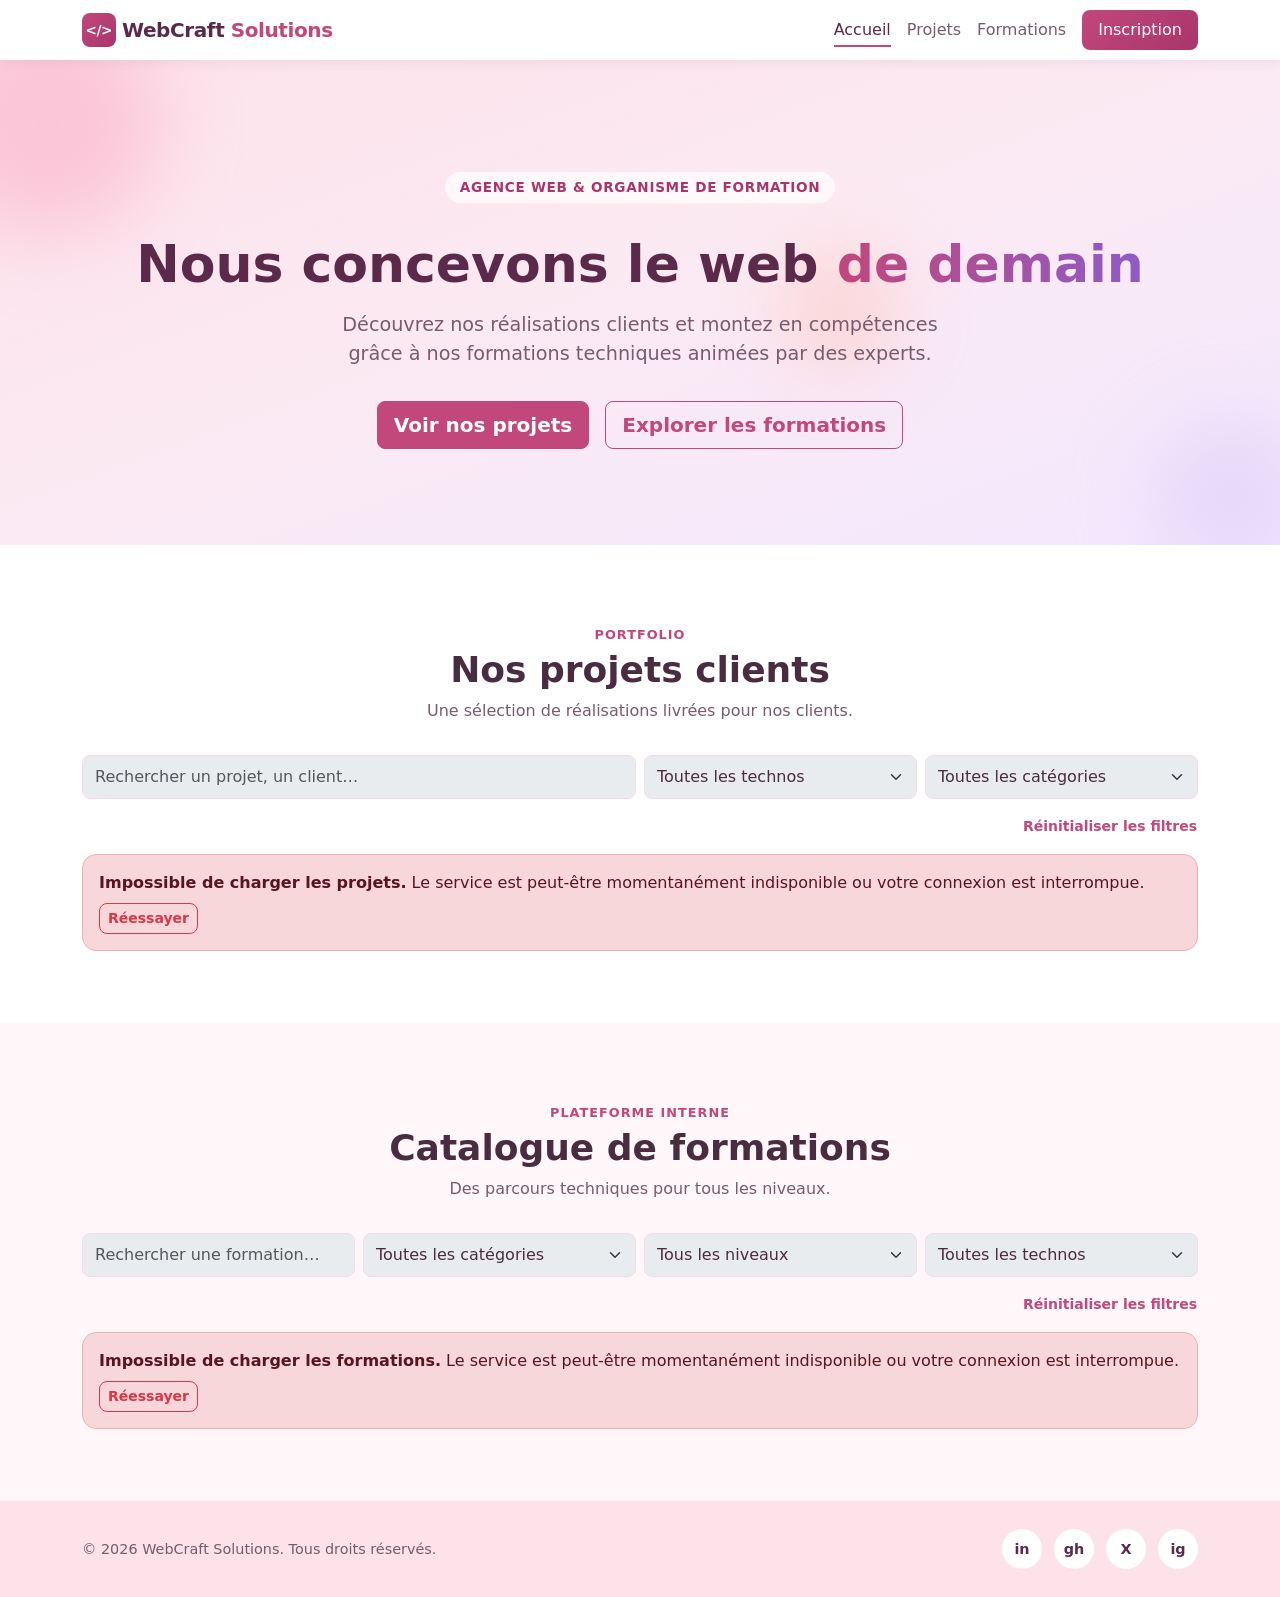
==== index.html @ dd7ba646 "Structure initiale" ====
<!DOCTYPE html>
<html lang="fr">
<head>
  <meta charset="UTF-8">
  <meta name="viewport" content="width=device-width, initial-scale=1">
  <meta name="description" content="WebCraft Solutions : portfolio de projets clients et catalogue de formations techniques.">
  <title>WebCraft Solutions | Portfolio &amp; Formations</title>
  <!-- Bootstrap 5 (CDN) -->
  <link rel="stylesheet" href="https://cdn.jsdelivr.net/npm/bootstrap@5.3.3/dist/css/bootstrap.min.css">
  <!-- Feuille de style unique du projet -->
  <link rel="stylesheet" href="css/style.css">
</head>
<body>
  <!-- Lien d'évitement pour la navigation clavier -->
  <a class="visually-hidden-focusable skip-link" href="#contenu">Aller au contenu principal</a>

  <!-- ========== HEADER / NAVIGATION ========== -->
  <header class="site-header sticky-top">
    <nav class="navbar navbar-expand-md navbar-light" aria-label="Navigation principale">
      <div class="container">
        <a class="navbar-brand logo" href="index.html" aria-label="WebCraft Solutions, retour à l'accueil">
          <span class="logo-mark" aria-hidden="true">&lt;/&gt;</span> WebCraft <span class="logo-accent">Solutions</span>
        </a>
        <button class="navbar-toggler" type="button" data-bs-toggle="collapse" data-bs-target="#menu-principal"
                aria-controls="menu-principal" aria-expanded="false" aria-label="Ouvrir le menu">
          <span class="navbar-toggler-icon"></span>
        </button>
        <div class="collapse navbar-collapse" id="menu-principal">
          <ul class="navbar-nav ms-auto">
            <li class="nav-item"><a class="nav-link active" aria-current="page" href="#accueil">Accueil</a></li>
            <li class="nav-item"><a class="nav-link" href="#projets">Projets</a></li>
            <li class="nav-item"><a class="nav-link" href="#formations">Formations</a></li>
            <li class="nav-item"><a class="nav-link btn-nav-cta" href="inscription.html">Inscription</a></li>
          </ul>
        </div>
      </div>
    </nav>
  </header>

  <main id="contenu">
    <!-- ========== HERO ========== -->
    <section id="accueil" class="hero" aria-labelledby="hero-titre">
      <div class="hero-shapes" aria-hidden="true">
        <span class="shape shape-1"></span>
        <span class="shape shape-2"></span>
        <span class="shape shape-3"></span>
      </div>
      <div class="container hero-content text-center">
        <p class="hero-kicker">Agence web &amp; organisme de formation</p>
        <h1 id="hero-titre" class="hero-title">Nous concevons le web <span class="text-gradient">de demain</span></h1>
        <p class="hero-subtitle">Découvrez nos réalisations clients et montez en compétences grâce à nos formations techniques animées par des experts.</p>
        <div class="d-flex flex-column flex-sm-row gap-3 justify-content-center">
          <a href="#projets" class="btn btn-primary btn-lg">Voir nos projets</a>
          <a href="#formations" class="btn btn-outline-primary btn-lg">Explorer les formations</a>
        </div>
      </div>
    </section>

    <!-- ========== SECTION PROJETS (API 1) ========== -->
    <section id="projets" class="section" aria-labelledby="projets-titre">
      <div class="container">
        <header class="section-header">
          <p class="section-kicker">Portfolio</p>
          <h2 id="projets-titre" class="section-title">Nos projets clients</h2>
          <p class="section-subtitle">Une sélection de réalisations livrées pour nos clients.</p>
        </header>

        <!-- Barre de filtres projets -->
        <form class="filters row g-2 mb-3" role="search" aria-label="Filtrer les projets" id="projets-filtres">
          <div class="col-12 col-md-6">
            <label for="projets-recherche" class="visually-hidden">Rechercher un projet</label>
            <input type="search" id="projets-recherche" class="form-control" placeholder="Rechercher un projet, un client…" autocomplete="off">
          </div>
          <div class="col-6 col-md-3">
            <label for="projets-techno" class="visually-hidden">Filtrer par technologie</label>
            <select id="projets-techno" class="form-select">
              <option value="">Toutes les technos</option>
            </select>
          </div>
          <div class="col-6 col-md-3">
            <label for="projets-categorie" class="visually-hidden">Filtrer par catégorie</label>
            <select id="projets-categorie" class="form-select">
              <option value="">Toutes les catégories</option>
            </select>
          </div>
        </form>
        <div class="results-bar">
          <p class="results-count" id="projets-compteur" aria-live="polite"></p>
          <button type="button" class="btn btn-link btn-sm btn-reset" data-reset="projets">Réinitialiser les filtres</button>
        </div>

        <!-- États : chargement / erreur -->
        <div class="loader-wrapper" id="projets-loader" role="status" aria-live="polite">
          <span class="loader" aria-hidden="true"></span>
          <span class="loader-text">Chargement des projets…</span>
        </div>
        <div class="alert alert-danger api-error d-none" id="projets-erreur" role="alert"></div>

        <!-- Grille des projets (remplie en JS) -->
        <div class="row g-4 cards-grid" id="projets-grille"></div>
      </div>
    </section>

    <!-- ========== SECTION FORMATIONS (API 2) ========== -->
    <section id="formations" class="section section-alt" aria-labelledby="formations-titre">
      <div class="container">
        <header class="section-header">
          <p class="section-kicker">Plateforme interne</p>
          <h2 id="formations-titre" class="section-title">Catalogue de formations</h2>
          <p class="section-subtitle">Des parcours techniques pour tous les niveaux.</p>
        </header>

        <!-- Barre de filtres formations -->
        <form class="filters row g-2 mb-3" role="search" aria-label="Filtrer les formations" id="formations-filtres">
          <div class="col-12 col-md-6 col-lg-3">
            <label for="formations-recherche" class="visually-hidden">Rechercher une formation</label>
            <input type="search" id="formations-recherche" class="form-control" placeholder="Rechercher une formation…" autocomplete="off">
          </div>
          <div class="col-6 col-md-6 col-lg-3">
            <label for="formations-categorie" class="visually-hidden">Filtrer par catégorie</label>
            <select id="formations-categorie" class="form-select">
              <option value="">Toutes les catégories</option>
            </select>
          </div>
          <div class="col-6 col-md-6 col-lg-3">
            <label for="formations-niveau" class="visually-hidden">Filtrer par niveau</label>
            <select id="formations-niveau" class="form-select">
              <option value="">Tous les niveaux</option>
            </select>
          </div>
          <div class="col-12 col-md-6 col-lg-3">
            <label for="formations-techno" class="visually-hidden">Filtrer par technologie</label>
            <select id="formations-techno" class="form-select">
              <option value="">Toutes les technos</option>
            </select>
          </div>
        </form>
        <div class="results-bar">
          <p class="results-count" id="formations-compteur" aria-live="polite"></p>
          <button type="button" class="btn btn-link btn-sm btn-reset" data-reset="formations">Réinitialiser les filtres</button>
        </div>

        <!-- États : chargement / erreur -->
        <div class="loader-wrapper" id="formations-loader" role="status" aria-live="polite">
          <span class="loader" aria-hidden="true"></span>
          <span class="loader-text">Chargement des formations…</span>
        </div>
        <div class="alert alert-danger api-error d-none" id="formations-erreur" role="alert"></div>

        <!-- Grille des formations (remplie en JS) -->
        <div class="row g-4 cards-grid" id="formations-grille"></div>
      </div>
    </section>
  </main>

  <!-- ========== FOOTER ========== -->
  <footer class="site-footer">
    <div class="container d-flex flex-column flex-md-row justify-content-between align-items-center gap-3">
      <p class="mb-0">&copy; <span class="current-year">2026</span> WebCraft Solutions. Tous droits réservés.</p>
      <ul class="social-links" aria-label="Réseaux sociaux">
        <li><a href="https://www.linkedin.com" target="_blank" rel="noopener" aria-label="LinkedIn (nouvel onglet)">in</a></li>
        <li><a href="https://github.com" target="_blank" rel="noopener" aria-label="GitHub (nouvel onglet)">gh</a></li>
        <li><a href="https://x.com" target="_blank" rel="noopener" aria-label="X / Twitter (nouvel onglet)">X</a></li>
        <li><a href="https://www.instagram.com" target="_blank" rel="noopener" aria-label="Instagram (nouvel onglet)">ig</a></li>
      </ul>
    </div>
  </footer>

  <!-- ========== MODAL PROJET ========== -->
  <div class="modal fade" id="modal-projet" tabindex="-1" role="dialog" aria-labelledby="modal-projet-titre">
    <div class="modal-dialog modal-lg modal-dialog-centered modal-dialog-scrollable">
      <div class="modal-content">
        <div class="modal-header">
          <h2 class="modal-title h5" id="modal-projet-titre">Projet</h2>
          <button type="button" class="btn-close" data-bs-dismiss="modal" aria-label="Fermer"></button>
        </div>
        <div class="modal-body" id="modal-projet-contenu"></div>
      </div>
    </div>
  </div>

  <!-- ========== MODAL FORMATION ========== -->
  <div class="modal fade" id="modal-formation" tabindex="-1" role="dialog" aria-labelledby="modal-formation-titre">
    <div class="modal-dialog modal-lg modal-dialog-centered modal-dialog-scrollable">
      <div class="modal-content">
        <div class="modal-header">
          <h2 class="modal-title h5" id="modal-formation-titre">Formation</h2>
          <button type="button" class="btn-close" data-bs-dismiss="modal" aria-label="Fermer"></button>
        </div>
        <div class="modal-body" id="modal-formation-contenu"></div>
        <div class="modal-footer">
          <button type="button" class="btn btn-outline-secondary" data-bs-dismiss="modal">Fermer</button>
          <a href="inscription.html" class="btn btn-primary" id="modal-formation-inscription">S'inscrire maintenant</a>
        </div>
      </div>
    </div>
  </div>

  <!-- jQuery + Bootstrap (CDN) puis script unique du projet -->
  <script src="https://code.jquery.com/jquery-3.7.1.min.js"></script>
  <script src="https://cdn.jsdelivr.net/npm/bootstrap@5.3.3/dist/js/bootstrap.bundle.min.js"></script>
  <script src="js/main.js"></script>
</body>
</html>
---- css/style.css ----
/* ==========================================================================
   WebCraft Solutions — feuille de style unique
   Approche mobile-first :
     - styles de base  : 320px à 767px
     - @media 768px +  : tablettes et ordinateurs
   Bootstrap 5 est chargé avant ce fichier ; les règles ci-dessous le personnalisent.
   ========================================================================== */

/* ---------- 1. Variables (charte graphique) ---------- */
:root {
  /* Palette « tout clair & pastel » */
  --wc-rose: #f9a8c4;          /* rose bonbon : décor, dégradés */
  --wc-primary: #c2477a;       /* rose framboise : boutons et liens (contraste AA) */
  --wc-primary-rgb: 194, 71, 122;
  --wc-primary-dark: #a8366a;
  --wc-secondary: #d8c7f5;     /* lilas */
  --wc-secondary-dark: #8e5bc7;
  --wc-accent: #ffb4a2;        /* pêche */
  --wc-success: #3f8a62;
  --wc-danger: #c0344d;

  --wc-dark: #5b2a4a;          /* prune : titres et texte fort */
  --wc-dark-rgb: 91, 42, 74;
  --wc-text: #4a2c40;
  --wc-muted: #7a5a6e;
  --wc-bg: #ffffff;
  --wc-bg-alt: #fff7fa;        /* rose très pâle */
  --wc-bg-soft: #fde2ea;       /* rose pâle */
  --wc-border: #f5dbe5;

  --wc-gradient: linear-gradient(135deg, var(--wc-rose) 0%, var(--wc-secondary) 100%);
  /* Dégradé plus soutenu : fond des éléments avec texte blanc */
  --wc-gradient-strong: linear-gradient(135deg, var(--wc-primary) 0%, var(--wc-primary-dark) 100%);

  --wc-radius: 0.875rem;
  --wc-radius-sm: 0.5rem;
  --wc-shadow: 0 4px 14px rgba(var(--wc-dark-rgb), 0.08);
  --wc-shadow-hover: 0 14px 30px rgba(var(--wc-primary-rgb), 0.18);
  --wc-transition: 0.3s ease;

  --wc-font: "Segoe UI", system-ui, -apple-system, Roboto, "Helvetica Neue", Arial, sans-serif;

  /* Surcharge des variables Bootstrap */
  --bs-primary: var(--wc-primary);
  --bs-primary-rgb: var(--wc-primary-rgb);
  --bs-link-color: var(--wc-primary);
  --bs-link-hover-color: var(--wc-primary-dark);
  --bs-body-font-family: var(--wc-font);
  --bs-body-color: var(--wc-text);
}

/* ---------- 2. Base ---------- */
html {
  scroll-behavior: smooth;
  scroll-padding-top: 4.5rem; /* compense le header fixe lors des ancres */
}

body {
  font-family: var(--wc-font);
  color: var(--wc-text);
  background-color: var(--wc-bg);
  min-height: 100vh;
  display: flex;
  flex-direction: column;
}

main {
  flex: 1;
}

img {
  max-width: 100%;
}

/* Focus visible pour la navigation clavier */
a:focus-visible,
button:focus-visible,
.form-control:focus-visible,
.form-select:focus-visible {
  outline: 3px solid var(--wc-accent);
  outline-offset: 2px;
}

.skip-link {
  position: absolute;
  top: 0.5rem;
  left: 0.5rem;
  z-index: 2000;
  padding: 0.5rem 1rem;
  background: var(--wc-accent);
  color: var(--wc-dark);
  font-weight: 600;
  border-radius: var(--wc-radius-sm);
}

/* ---------- 3. Boutons (personnalisation Bootstrap) ---------- */
.btn {
  border-radius: var(--wc-radius-sm);
  font-weight: 600;
  transition: transform var(--wc-transition), box-shadow var(--wc-transition),
              background-color var(--wc-transition), color var(--wc-transition);
}

.btn-primary {
  --bs-btn-bg: var(--wc-primary);
  --bs-btn-border-color: var(--wc-primary);
  --bs-btn-hover-bg: var(--wc-primary-dark);
  --bs-btn-hover-border-color: var(--wc-primary-dark);
  --bs-btn-active-bg: var(--wc-primary-dark);
  --bs-btn-active-border-color: var(--wc-primary-dark);
  --bs-btn-disabled-bg: var(--wc-muted);
  --bs-btn-disabled-border-color: var(--wc-muted);
}

.btn-outline-primary {
  --bs-btn-color: var(--wc-primary);
  --bs-btn-border-color: var(--wc-primary);
  --bs-btn-hover-bg: var(--wc-primary);
  --bs-btn-hover-border-color: var(--wc-primary);
  --bs-btn-active-bg: var(--wc-primary-dark);
}

.btn:not(:disabled):not(.disabled):hover {
  transform: translateY(-2px);
  box-shadow: 0 6px 14px rgba(var(--wc-primary-rgb), 0.25);
}

.btn:active {
  transform: translateY(0);
}

/* ---------- 4. Header / navigation ---------- */
.site-header {
  background: rgba(255, 255, 255, 0.92);
  backdrop-filter: blur(8px);
  box-shadow: 0 2px 12px rgba(var(--wc-dark-rgb), 0.08);
}

.logo,
.logo:hover {
  color: var(--wc-dark) !important;
}

.logo {
  font-weight: 800;
  letter-spacing: -0.02em;
  display: flex;
  align-items: center;
  gap: 0.4rem;
}

.logo-mark {
  display: inline-grid;
  place-items: center;
  width: 2.1rem;
  height: 2.1rem;
  font-size: 0.85rem;
  border-radius: var(--wc-radius-sm);
  background: var(--wc-gradient-strong);
  color: #fff;
}

.logo-accent {
  color: var(--wc-primary);
}

.navbar-light .nav-link {
  color: var(--wc-muted);
  position: relative;
  transition: color var(--wc-transition);
}

.navbar-light .nav-link:hover,
.navbar-light .nav-link.active {
  color: var(--wc-dark);
}

.btn-nav-cta {
  background: var(--wc-gradient-strong);
  border-radius: var(--wc-radius-sm);
  color: #fff !important;
  padding-left: 1rem !important;
  padding-right: 1rem !important;
  margin-top: 0.5rem;
  text-align: center;
}

/* ---------- 5. Hero + animations @keyframes ---------- */
.hero {
  position: relative;
  overflow: hidden;
  padding: 5rem 0 4rem;
  color: var(--wc-dark);
  background: linear-gradient(160deg, var(--wc-bg-soft) 0%, #fbeaf3 50%, #f3e8ff 100%);
}

.hero-content {
  position: relative;
  z-index: 1;
}

.hero-kicker {
  display: inline-block;
  padding: 0.35rem 0.9rem;
  border-radius: 999px;
  background: rgba(255, 255, 255, 0.7);
  color: var(--wc-primary-dark);
  font-weight: 600;
  font-size: 0.85rem;
  letter-spacing: 0.05em;
  text-transform: uppercase;
  animation: fadeInUp 0.7s ease both;
}

.hero-title {
  font-size: 2rem;
  font-weight: 800;
  line-height: 1.15;
  margin: 1rem 0;
  animation: fadeInUp 0.8s ease 0.15s both;
}

.text-gradient {
  background: linear-gradient(90deg, var(--wc-primary), var(--wc-secondary-dark), var(--wc-primary));
  background-size: 200% auto;
  -webkit-background-clip: text;
  background-clip: text;
  color: transparent;
  animation: gradientShift 4s linear infinite;
}

.hero-subtitle {
  max-width: 40rem;
  margin: 0 auto 2rem;
  color: var(--wc-muted);
  font-size: 1.05rem;
  animation: fadeInUp 0.8s ease 0.3s both;
}

.hero .d-flex {
  animation: fadeInUp 0.8s ease 0.45s both;
}

/* Formes décoratives flottantes */
.shape {
  position: absolute;
  border-radius: 50%;
  filter: blur(40px);
  opacity: 0.5;
  animation: float 9s ease-in-out infinite;
}

.shape-1 {
  width: 14rem;
  height: 14rem;
  background: var(--wc-rose);
  top: -3rem;
  left: -4rem;
}

.shape-2 {
  width: 10rem;
  height: 10rem;
  background: var(--wc-secondary);
  bottom: -2rem;
  right: -2rem;
  animation-delay: -3s;
}

.shape-3 {
  width: 7rem;
  height: 7rem;
  background: var(--wc-accent);
  top: 40%;
  right: 30%;
  opacity: 0.45;
  animation-delay: -6s;
}

@keyframes fadeInUp {
  from {
    opacity: 0;
    transform: translateY(24px);
  }
  to {
    opacity: 1;
    transform: translateY(0);
  }
}

@keyframes gradientShift {
  to {
    background-position: 200% center;
  }
}

@keyframes float {
  0%, 100% {
    transform: translate(0, 0) scale(1);
  }
  50% {
    transform: translate(20px, -25px) scale(1.08);
  }
}

@keyframes spin {
  to {
    transform: rotate(360deg);
  }
}

@keyframes popIn {
  0% {
    transform: scale(0.4);
    opacity: 0;
  }
  70% {
    transform: scale(1.1);
  }
  100% {
    transform: scale(1);
    opacity: 1;
  }
}

/* ---------- 6. Sections ---------- */
.section {
  padding: 3.5rem 0;
}

.section-alt {
  background-color: var(--wc-bg-alt);
}

.section-header {
  text-align: center;
  margin-bottom: 2rem;
}

.section-kicker {
  color: var(--wc-primary);
  font-weight: 700;
  text-transform: uppercase;
  letter-spacing: 0.08em;
  font-size: 0.8rem;
  margin-bottom: 0.25rem;
}

.section-title {
  font-weight: 800;
  font-size: 1.75rem;
}

.section-subtitle {
  color: var(--wc-muted);
  margin-bottom: 0;
}

/* ---------- 7. Filtres ---------- */
.filters .form-control,
.filters .form-select {
  border-radius: var(--wc-radius-sm);
  border-color: var(--wc-border);
  min-height: 2.75rem;
  transition: border-color var(--wc-transition), box-shadow var(--wc-transition);
}

.form-control:focus,
.form-select:focus {
  border-color: var(--wc-primary);
  box-shadow: 0 0 0 0.2rem rgba(var(--wc-primary-rgb), 0.2);
}

.results-bar {
  display: flex;
  justify-content: space-between;
  align-items: center;
  flex-wrap: wrap;
  gap: 0.5rem;
  margin-bottom: 1rem;
}

.results-count {
  margin: 0;
  color: var(--wc-muted);
  font-size: 0.9rem;
}

.btn-reset {
  color: var(--wc-primary);
  text-decoration: none;
  padding: 0;
}

.btn-reset:hover {
  text-decoration: underline;
  transform: none !important;
  box-shadow: none !important;
}

/* ---------- 8. Cartes (projets & formations) ---------- */
.wc-card {
  height: 100%;
  border: 1px solid var(--wc-border);
  border-radius: var(--wc-radius);
  overflow: hidden;
  background: var(--wc-bg);
  box-shadow: var(--wc-shadow);
  transition: transform var(--wc-transition), box-shadow var(--wc-transition);
  animation: fadeInUp 0.5s ease both;
}

.wc-card:hover,
.wc-card:focus-within {
  transform: translateY(-6px);
  box-shadow: var(--wc-shadow-hover);
}

.wc-card-img-wrapper {
  position: relative;
  aspect-ratio: 16 / 10;
  overflow: hidden;
  background: var(--wc-bg-alt);
}

.wc-card-img {
  width: 100%;
  height: 100%;
  object-fit: cover;
  transition: transform 0.5s ease;
}

.wc-card:hover .wc-card-img {
  transform: scale(1.06);
}

.wc-card .card-body {
  display: flex;
  flex-direction: column;
  gap: 0.5rem;
}

.wc-card .card-title {
  font-size: 1.1rem;
  font-weight: 700;
  margin-bottom: 0;
}

.card-client {
  color: var(--wc-muted);
  font-size: 0.9rem;
  margin: 0;
}

.card-meta {
  display: flex;
  flex-wrap: wrap;
  gap: 0.75rem;
  font-size: 0.875rem;
  color: var(--wc-muted);
  margin: 0;
}

.card-price {
  font-size: 1.25rem;
  font-weight: 800;
  color: var(--wc-primary);
}

.rating {
  color: #9a6a2f;
  font-weight: 600;
}

.card-actions {
  margin-top: auto;
  display: flex;
  gap: 0.5rem;
  flex-wrap: wrap;
  padding-top: 0.5rem;
}

.card-actions .btn {
  flex: 1 1 auto;
}

/* Badge de catégorie posé sur l'image */
.badge-overlay {
  position: absolute;
  top: 0.75rem;
  left: 0.75rem;
}

.badge-status {
  position: absolute;
  top: 0.75rem;
  right: 0.75rem;
}

/* Badges */
.badge-category {
  background: var(--wc-dark);
  color: #fff;
  font-weight: 600;
}

.badge-tech {
  background: rgba(var(--wc-primary-rgb), 0.08);
  color: var(--wc-primary-dark);
  font-weight: 600;
  border: 1px solid rgba(var(--wc-primary-rgb), 0.2);
}

.tech-list {
  display: flex;
  flex-wrap: wrap;
  gap: 0.35rem;
  list-style: none;
  padding: 0;
  margin: 0;
}

.badge-level {
  font-weight: 600;
}

.level-debutant {
  background: #e6f0e8;
  color: #3f6b4b;
}

.level-intermediaire {
  background: #f7ead9;
  color: #85582a;
}

.level-avance {
  background: #f6dde2;
  color: #8e2f44;
}

.badge-available {
  background: var(--wc-success);
  color: #fff;
}

.badge-full {
  background: var(--wc-danger);
  color: #fff;
}

/* Message "aucun résultat" */
.empty-state {
  text-align: center;
  padding: 2.5rem 1rem;
  color: var(--wc-muted);
  border: 2px dashed var(--wc-border);
  border-radius: var(--wc-radius);
}

/* ---------- 9. Loader CSS + erreurs API ---------- */
.loader-wrapper {
  display: flex;
  flex-direction: column;
  align-items: center;
  gap: 1rem;
  padding: 3rem 0;
  color: var(--wc-muted);
}

.loader-wrapper.is-hidden,
.loader-inline.is-hidden {
  display: none;
}

.loader {
  display: inline-block;
  width: 3rem;
  height: 3rem;
  border: 4px solid var(--wc-border);
  border-top-color: var(--wc-primary);
  border-right-color: var(--wc-secondary);
  border-radius: 50%;
  animation: spin 0.9s linear infinite;
}

.loader-sm {
  width: 1rem;
  height: 1rem;
  border-width: 2px;
  vertical-align: middle;
}

.loader-inline {
  margin-top: 0.4rem;
  font-size: 0.85rem;
  color: var(--wc-muted);
}

.api-error {
  border-radius: var(--wc-radius);
  animation: fadeInUp 0.4s ease both;
}

/* ---------- 10. Modals ---------- */
.modal-content {
  border: none;
  border-radius: var(--wc-radius);
  overflow: hidden;
}

.modal-img {
  width: 100%;
  max-height: 18rem;
  object-fit: cover;
  border-radius: var(--wc-radius-sm);
  margin-bottom: 1rem;
}

.detail-list {
  display: grid;
  grid-template-columns: 1fr;
  gap: 0.5rem 1.5rem;
  margin-bottom: 1rem;
}

.detail-list dt {
  font-size: 0.8rem;
  text-transform: uppercase;
  color: var(--wc-muted);
  letter-spacing: 0.04em;
}

.detail-list dd {
  margin-bottom: 0.25rem;
  font-weight: 600;
}

.check-list {
  list-style: none;
  padding: 0;
}

.check-list li {
  padding: 0.35rem 0 0.35rem 1.6rem;
  position: relative;
}

.check-list li::before {
  content: "✓";
  position: absolute;
  left: 0;
  color: var(--wc-success);
  font-weight: 800;
}

.modules-list {
  counter-reset: module;
  list-style: none;
  padding: 0;
}

.modules-list li {
  counter-increment: module;
  display: flex;
  align-items: center;
  gap: 0.75rem;
  padding: 0.5rem 0;
  border-bottom: 1px solid var(--wc-border);
}

.modules-list li::before {
  content: counter(module);
  display: inline-grid;
  place-items: center;
  flex: 0 0 1.75rem;
  height: 1.75rem;
  border-radius: 50%;
  background: var(--wc-gradient-strong);
  color: #fff;
  font-size: 0.8rem;
  font-weight: 700;
}

.instructor {
  display: flex;
  align-items: center;
  gap: 0.75rem;
  padding: 0.75rem;
  background: var(--wc-bg-alt);
  border-radius: var(--wc-radius-sm);
}

.instructor-avatar {
  display: inline-grid;
  place-items: center;
  width: 2.75rem;
  height: 2.75rem;
  border-radius: 50%;
  background: var(--wc-gradient-strong);
  color: #fff;
  font-weight: 700;
}

.success-icon {
  width: 4.5rem;
  height: 4.5rem;
  margin: 0 auto 1rem;
  display: grid;
  place-items: center;
  border-radius: 50%;
  background: var(--wc-success);
  color: #fff;
  font-size: 2.25rem;
  animation: popIn 0.5s ease both;
}

/* ---------- 11. Formulaire d'inscription ---------- */
.form-card {
  max-width: 52rem;
  padding: 1.5rem 1rem;
  background: var(--wc-bg);
  border: 1px solid var(--wc-border);
  border-radius: var(--wc-radius);
  box-shadow: var(--wc-shadow);
}

.page-inscription {
  background: var(--wc-bg-alt);
}

.form-legend {
  font-size: 1.1rem;
  font-weight: 700;
  color: var(--wc-primary-dark);
  border-bottom: 2px solid var(--wc-border);
  padding-bottom: 0.4rem;
  margin-bottom: 1rem;
}

.form-label {
  font-weight: 600;
}

.required {
  color: var(--wc-danger);
}

.optional {
  font-weight: 400;
  font-size: 0.9rem;
  color: var(--wc-muted);
}

/* États visuels : erreur / succès (classes Bootstrap is-invalid / is-valid) */
.form-control.is-invalid,
.form-select.is-invalid {
  border-color: var(--wc-danger);
  background-color: #fdf3f4;
}

.form-control.is-valid,
.form-select.is-valid {
  border-color: var(--wc-success);
  background-color: #f3f8f4;
}

.invalid-feedback {
  font-weight: 500;
}

.form-text.is-ok {
  color: var(--wc-success);
}

/* Petite secousse sur un champ invalide à la soumission */
.shake {
  animation: shake 0.4s ease;
}

@keyframes shake {
  0%, 100% { transform: translateX(0); }
  25% { transform: translateX(-6px); }
  75% { transform: translateX(6px); }
}

/* ---------- 12. Footer ---------- */
.site-footer {
  background: var(--wc-bg-soft);
  color: var(--wc-muted);
  padding: 1.75rem 0;
  font-size: 0.9rem;
}

.social-links {
  display: flex;
  gap: 0.75rem;
  list-style: none;
  padding: 0;
  margin: 0;
}

.social-links a {
  display: inline-grid;
  place-items: center;
  width: 2.5rem;
  height: 2.5rem;
  border-radius: 50%;
  background: var(--wc-bg);
  color: var(--wc-dark);
  font-weight: 700;
  text-decoration: none;
  transition: background var(--wc-transition), transform var(--wc-transition);
}

.social-links a:hover,
.social-links a:focus-visible {
  background: var(--wc-gradient-strong);
  color: #fff;
  transform: translateY(-3px);
}

/* ---------- 13. Breakpoint 768px et + (tablette / desktop) ---------- */
@media (min-width: 768px) {
  .hero {
    padding: 7rem 0 6rem;
  }

  .hero-title {
    font-size: 3.25rem;
  }

  .hero-subtitle {
    font-size: 1.2rem;
  }

  .section {
    padding: 5rem 0;
  }

  .section-title {
    font-size: 2.25rem;
  }

  .btn-nav-cta {
    margin-top: 0;
    margin-left: 0.5rem;
  }

  .navbar-light .nav-link:not(.btn-nav-cta)::after {
    content: "";
    position: absolute;
    left: 0.5rem;
    right: 0.5rem;
    bottom: 0.2rem;
    height: 2px;
    background: var(--wc-primary);
    transform: scaleX(0);
    transition: transform var(--wc-transition);
  }

  .navbar-light .nav-link:not(.btn-nav-cta):hover::after,
  .navbar-light .nav-link.active:not(.btn-nav-cta)::after {
    transform: scaleX(1);
  }

  .detail-list {
    grid-template-columns: repeat(2, 1fr);
  }

  .form-card {
    padding: 2.5rem;
  }
}

/* ---------- 14. Accessibilité : réduction des animations ---------- */
@media (prefers-reduced-motion: reduce) {
  *,
  *::before,
  *::after {
    animation-duration: 0.01ms !important;
    animation-iteration-count: 1 !important;
    transition-duration: 0.01ms !important;
    scroll-behavior: auto !important;
  }
}
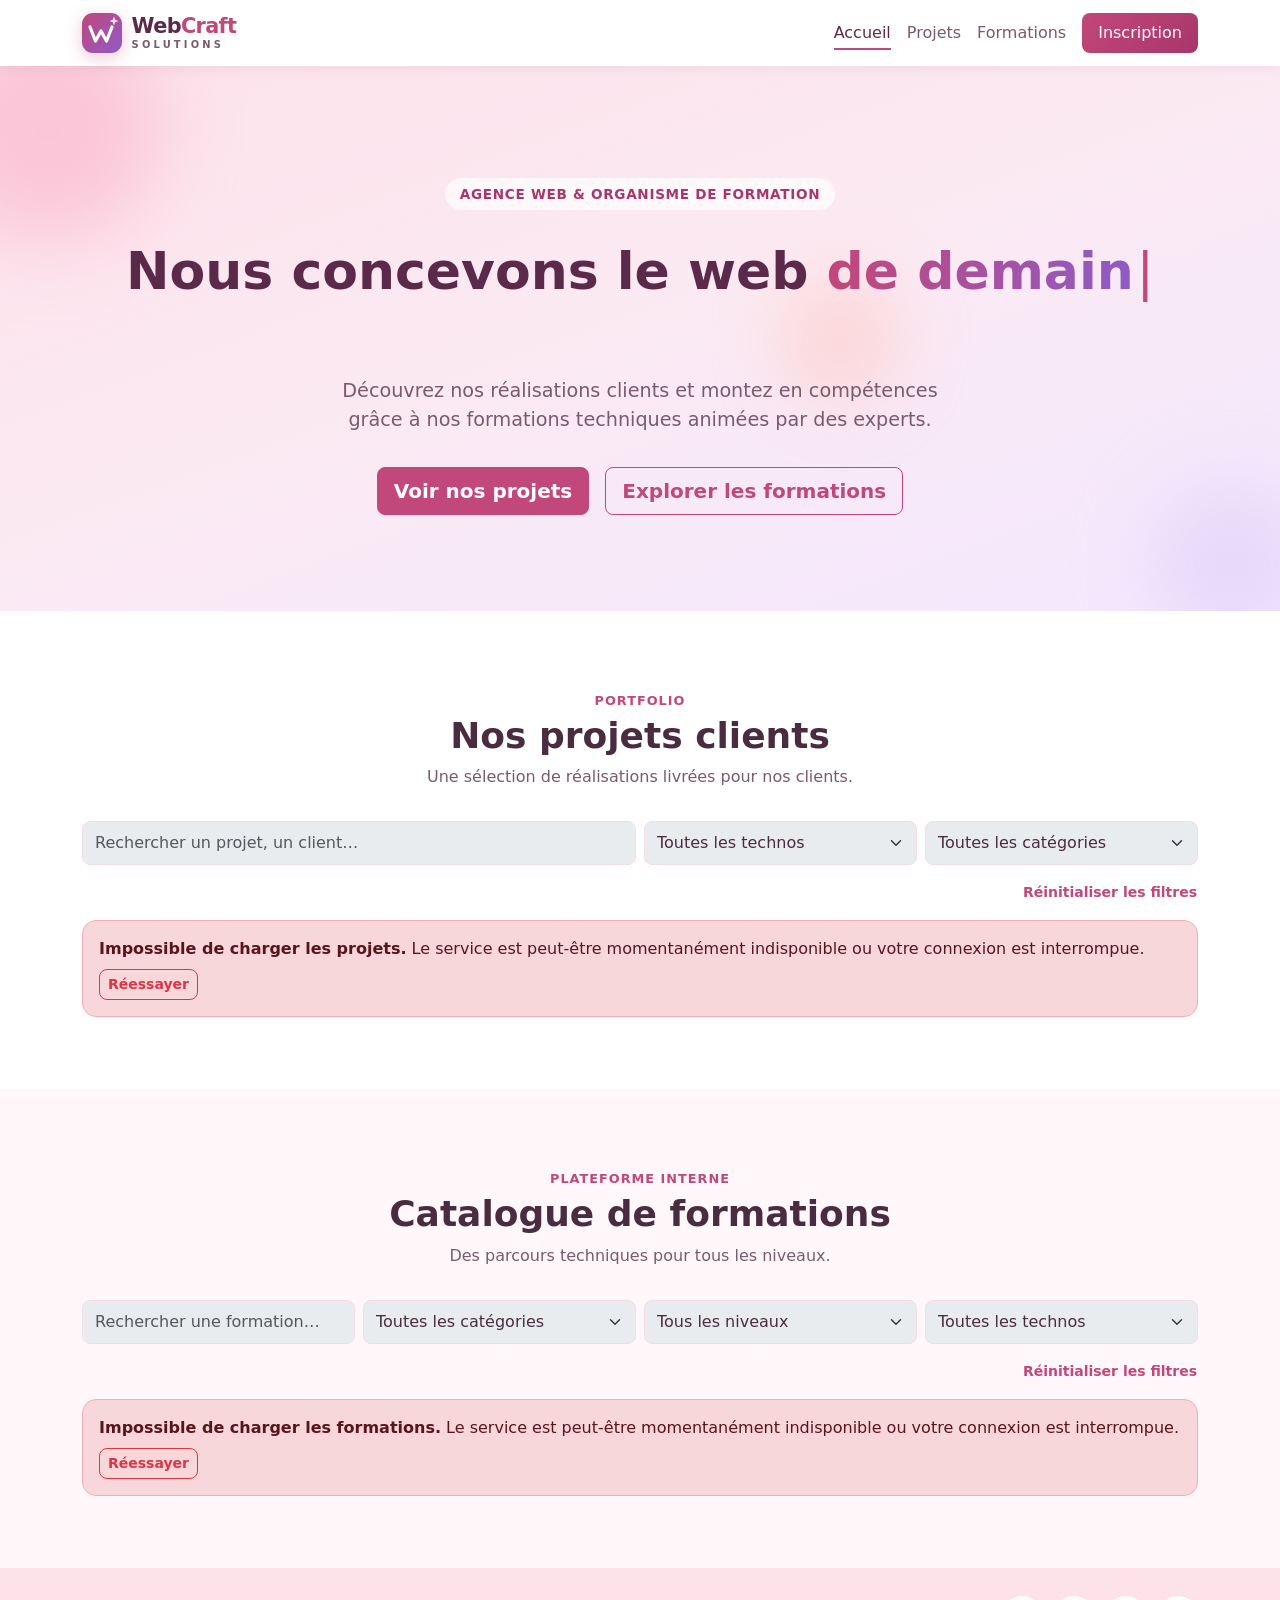
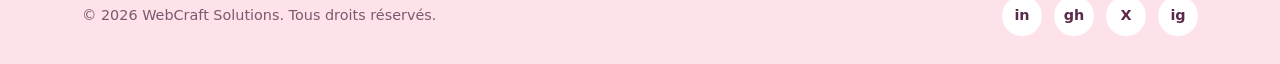
==== commit 9b155394: "Version finale : logo, animations, captures W3C" ====
--- a/index.html
+++ b/index.html
@@ -14,12 +14,27 @@
   <!-- Lien d'évitement pour la navigation clavier -->
   <a class="visually-hidden-focusable skip-link" href="#contenu">Aller au contenu principal</a>
 
-  <!-- ========== HEADER / NAVIGATION ========== -->
+  <!-- ======== HEADER / NAVIGATION ======== -->
   <header class="site-header sticky-top">
     <nav class="navbar navbar-expand-md navbar-light" aria-label="Navigation principale">
       <div class="container">
         <a class="navbar-brand logo" href="index.html" aria-label="WebCraft Solutions, retour à l'accueil">
-          <span class="logo-mark" aria-hidden="true">&lt;/&gt;</span> WebCraft <span class="logo-accent">Solutions</span>
+          <!-- Logo : « W » sur fond dégradé + étincelle -->
+          <svg class="logo-mark" viewBox="0 0 40 40" width="40" height="40" aria-hidden="true" focusable="false">
+            <defs>
+              <linearGradient id="logo-degrade" x1="0" y1="0" x2="1" y2="1">
+                <stop offset="0" stop-color="#c2477a"/>
+                <stop offset="1" stop-color="#8e5bc7"/>
+              </linearGradient>
+            </defs>
+            <rect width="40" height="40" rx="11" fill="url(#logo-degrade)"/>
+            <path d="M8 14 L13.5 28 L19 18 L24.5 28 L30 14" fill="none" stroke="#fff" stroke-width="3.2" stroke-linecap="round" stroke-linejoin="round"/>
+            <path class="logo-sparkle" d="M32 3.5 L33.2 6.8 L36.5 8 L33.2 9.2 L32 12.5 L30.8 9.2 L27.5 8 L30.8 6.8 Z" fill="#ffe1ec"/>
+          </svg>
+          <span class="logo-text">
+            <span class="logo-name">Web<span class="logo-accent">Craft</span></span>
+            <span class="logo-tagline">Solutions</span>
+          </span>
         </a>
         <button class="navbar-toggler" type="button" data-bs-toggle="collapse" data-bs-target="#menu-principal"
                 aria-controls="menu-principal" aria-expanded="false" aria-label="Ouvrir le menu">
--- a/css/style.css
+++ b/css/style.css
@@ -1,11 +1,3 @@
-/* ==========================================================================
-   WebCraft Solutions — feuille de style unique
-   Approche mobile-first :
-     - styles de base  : 320px à 767px
-     - @media 768px +  : tablettes et ordinateurs
-   Bootstrap 5 est chargé avant ce fichier ; les règles ci-dessous le personnalisent.
-   ========================================================================== */
-
 /* ---------- 1. Variables (charte graphique) ---------- */
 :root {
   /* Palette « tout clair & pastel » */
@@ -142,22 +134,37 @@
 }
 
 .logo {
+  display: flex;
+  align-items: center;
+  gap: 0.6rem;
+}
+
+.logo-mark {
+  flex-shrink: 0;
+  width: 2.5rem;
+  height: 2.5rem;
+  filter: drop-shadow(0 4px 8px rgba(var(--wc-primary-rgb), 0.3));
+}
+
+.logo-text {
+  display: flex;
+  flex-direction: column;
+  line-height: 1;
+}
+
+.logo-name {
+  font-size: 1.3rem;
   font-weight: 800;
-  letter-spacing: -0.02em;
-  display: flex;
-  align-items: center;
-  gap: 0.4rem;
-}
-
-.logo-mark {
-  display: inline-grid;
-  place-items: center;
-  width: 2.1rem;
-  height: 2.1rem;
-  font-size: 0.85rem;
-  border-radius: var(--wc-radius-sm);
-  background: var(--wc-gradient-strong);
-  color: #fff;
+  letter-spacing: -0.03em;
+}
+
+.logo-tagline {
+  margin-top: 0.2rem;
+  font-size: 0.62rem;
+  font-weight: 600;
+  letter-spacing: 0.32em;
+  text-transform: uppercase;
+  color: var(--wc-muted);
 }
 
 .logo-accent {
@@ -217,6 +224,7 @@
   font-weight: 800;
   line-height: 1.15;
   margin: 1rem 0;
+  min-height: 3.45em; /* 3 lignes réservées : le texte tapé ne fait pas sauter la page */
   animation: fadeInUp 0.8s ease 0.15s both;
 }
 
@@ -227,6 +235,21 @@
   background-clip: text;
   color: transparent;
   animation: gradientShift 4s linear infinite;
+}
+
+/* Curseur clignotant de l'effet machine à écrire (ajouté en JS) */
+.typing-cursor {
+  display: inline-block;
+  margin-left: 0.05em;
+  font-weight: 400;
+  color: var(--wc-primary);
+  animation: blink 0.9s steps(1) infinite;
+}
+
+@keyframes blink {
+  50% {
+    opacity: 0;
+  }
 }
 
 .hero-subtitle {
@@ -407,7 +430,6 @@
   background: var(--wc-bg);
   box-shadow: var(--wc-shadow);
   transition: transform var(--wc-transition), box-shadow var(--wc-transition);
-  animation: fadeInUp 0.5s ease both;
 }
 
 .wc-card:hover,
@@ -820,7 +842,296 @@
   transform: translateY(-3px);
 }
 
-/* ---------- 13. Breakpoint 768px et + (tablette / desktop) ---------- */
+/* ---------- 13. Animations supplémentaires ---------- */
+
+/* 13.1 Apparition au scroll (classe ajoutée en JS, cascade via --i) */
+.js .reveal {
+  opacity: 0;
+  transform: translateY(30px);
+  transition: opacity 0.6s ease, transform 0.6s ease;
+  transition-delay: calc(var(--i, 0) * 0.12s);
+}
+
+.js .reveal.is-visible {
+  opacity: 1;
+  transform: none;
+}
+
+/* 13.2 Reflet lumineux qui traverse les boutons au survol */
+.btn-primary,
+.btn-nav-cta {
+  position: relative;
+  overflow: hidden;
+}
+
+.btn-primary::after,
+.btn-nav-cta::after {
+  content: "";
+  position: absolute;
+  top: 0;
+  left: -75%;
+  width: 50%;
+  height: 100%;
+  background: linear-gradient(120deg, transparent, rgba(255, 255, 255, 0.45), transparent);
+  transform: skewX(-20deg);
+  pointer-events: none;
+}
+
+.btn-primary:hover::after,
+.btn-primary:focus-visible::after,
+.btn-nav-cta:hover::after {
+  animation: shine 0.75s ease;
+}
+
+@keyframes shine {
+  to {
+    left: 130%;
+  }
+}
+
+/* 13.2 bis Cartes « squelette » pendant le chargement (effet shimmer) */
+.skeleton-card {
+  height: 100%;
+  border: 1px solid var(--wc-border);
+  border-radius: var(--wc-radius);
+  overflow: hidden;
+  background: var(--wc-bg);
+  box-shadow: var(--wc-shadow);
+}
+
+.skeleton-body {
+  display: flex;
+  flex-direction: column;
+  gap: 0.75rem;
+  padding: 1rem;
+}
+
+.skeleton {
+  background: linear-gradient(90deg, var(--wc-bg-soft) 25%, #fff3f7 50%, var(--wc-bg-soft) 75%);
+  background-size: 200% 100%;
+  border-radius: var(--wc-radius-sm);
+  animation: shimmer 1.4s ease-in-out infinite;
+}
+
+.skeleton-img {
+  aspect-ratio: 16 / 10;
+  border-radius: 0;
+}
+
+.skeleton-line {
+  height: 0.9rem;
+}
+
+.skeleton-title {
+  width: 75%;
+  height: 1.15rem;
+}
+
+.skeleton-short {
+  width: 50%;
+}
+
+.skeleton-badges {
+  display: flex;
+  gap: 0.4rem;
+}
+
+.skeleton-badge {
+  width: 3.5rem;
+  height: 1.25rem;
+  border-radius: 999px;
+}
+
+.skeleton-btn {
+  height: 2.4rem;
+  margin-top: 0.5rem;
+}
+
+@keyframes shimmer {
+  from {
+    background-position: 200% 0;
+  }
+  to {
+    background-position: -200% 0;
+  }
+}
+
+/* 13.2 ter Cartes 3D au survol (angles calculés en JS via --rx / --ry) */
+.cards-grid > div {
+  perspective: 900px;
+}
+
+.wc-card.is-tilting {
+  transform: rotateX(var(--rx, 0)) rotateY(var(--ry, 0)) translateY(-6px);
+  transition: transform 0.1s linear, box-shadow var(--wc-transition);
+}
+
+/* Reflet lumineux qui suit la souris */
+.wc-card::after {
+  content: "";
+  position: absolute;
+  inset: 0;
+  border-radius: inherit;
+  background: radial-gradient(circle at var(--mx, 50%) var(--my, 50%), rgba(255, 255, 255, 0.35), transparent 55%);
+  opacity: 0;
+  transition: opacity var(--wc-transition);
+  pointer-events: none;
+}
+
+.wc-card.is-tilting::after {
+  opacity: 1;
+}
+
+/* 13.3 Badge « Disponible » qui pulse doucement */
+.badge-available {
+  animation: pulseGlow 2.2s ease-in-out infinite;
+}
+
+@keyframes pulseGlow {
+  0%, 100% {
+    box-shadow: 0 0 0 0 rgba(63, 138, 98, 0.55);
+  }
+  50% {
+    box-shadow: 0 0 0 6px rgba(63, 138, 98, 0);
+  }
+}
+
+/* Badges technos : petit rebond en cascade au survol de la carte */
+.wc-card:hover .badge-tech {
+  display: inline-block;
+  animation: bounce 0.5s ease;
+}
+
+.wc-card:hover .tech-list li:nth-child(2) .badge-tech { animation-delay: 0.06s; }
+.wc-card:hover .tech-list li:nth-child(3) .badge-tech { animation-delay: 0.12s; }
+.wc-card:hover .tech-list li:nth-child(4) .badge-tech { animation-delay: 0.18s; }
+
+@keyframes bounce {
+  0%, 100% { transform: translateY(0); }
+  40% { transform: translateY(-5px); }
+  70% { transform: translateY(1px); }
+}
+
+/* Étoile de note qui pulse au survol de la carte */
+.rating [aria-hidden="true"] {
+  display: inline-block;
+}
+
+.wc-card:hover .rating [aria-hidden="true"] {
+  animation: starPulse 0.8s ease infinite alternate;
+}
+
+@keyframes starPulse {
+  from { transform: scale(1) rotate(0); }
+  to { transform: scale(1.3) rotate(15deg); }
+}
+
+/* Logo : l'étincelle scintille, le logo bascule au survol */
+.logo-mark {
+  transition: transform 0.4s cubic-bezier(0.34, 1.56, 0.64, 1);
+}
+
+.logo:hover .logo-mark {
+  transform: rotate(-8deg) scale(1.08);
+}
+
+.logo-sparkle {
+  transform-box: fill-box;
+  transform-origin: center;
+  animation: twinkle 2.4s ease-in-out infinite;
+}
+
+.logo:hover .logo-sparkle {
+  animation-duration: 0.8s;
+}
+
+@keyframes twinkle {
+  0%, 100% {
+    transform: scale(1) rotate(0);
+    opacity: 1;
+  }
+  50% {
+    transform: scale(0.55) rotate(45deg);
+    opacity: 0.6;
+  }
+}
+
+/* 13.4 Modals : ouverture avec un zoom doux */
+.modal.fade .modal-dialog {
+  transform: scale(0.85) translateY(20px);
+  opacity: 0;
+  transition: transform 0.35s cubic-bezier(0.34, 1.56, 0.64, 1), opacity 0.25s ease;
+}
+
+.modal.show .modal-dialog {
+  transform: none;
+  opacity: 1;
+}
+
+/* Contenu du modal en cascade */
+.modal.show .modal-body > * {
+  animation: fadeInUp 0.45s ease both;
+}
+
+.modal.show .modal-body > *:nth-child(2) { animation-delay: 0.05s; }
+.modal.show .modal-body > *:nth-child(3) { animation-delay: 0.1s; }
+.modal.show .modal-body > *:nth-child(n + 4) { animation-delay: 0.15s; }
+
+/* 13.5 Formulaire : les erreurs glissent sous le champ */
+.is-invalid ~ .invalid-feedback {
+  animation: slideDown 0.3s ease both;
+}
+
+@keyframes slideDown {
+  from {
+    opacity: 0;
+    transform: translateY(-6px);
+  }
+  to {
+    opacity: 1;
+    transform: translateY(0);
+  }
+}
+
+/* Champ validé : petit halo vert */
+.form-control.is-valid,
+.form-select.is-valid {
+  animation: validPop 0.35s ease;
+}
+
+@keyframes validPop {
+  50% {
+    box-shadow: 0 0 0 0.3rem rgba(63, 138, 98, 0.2);
+  }
+}
+
+/* 13.6 Confettis (succès de l'inscription) */
+.confetti {
+  position: fixed;
+  inset: 0;
+  overflow: hidden;
+  pointer-events: none;
+  z-index: 2000;
+}
+
+.confetti-piece {
+  position: absolute;
+  top: -20px;
+  border-radius: 2px;
+  animation-name: confettiFall;
+  animation-timing-function: cubic-bezier(0.25, 0.6, 0.5, 1);
+  animation-fill-mode: forwards;
+}
+
+@keyframes confettiFall {
+  to {
+    transform: translate(var(--drift, 0), 105vh) rotate(var(--spin, 720deg));
+    opacity: 0.6;
+  }
+}
+
+
+/* ---------- 14. Breakpoint 768px et + (tablette / desktop) ---------- */
 @media (min-width: 768px) {
   .hero {
     padding: 7rem 0 6rem;
@@ -828,6 +1139,7 @@
 
   .hero-title {
     font-size: 3.25rem;
+    min-height: 2.3em;
   }
 
   .hero-subtitle {
@@ -873,7 +1185,7 @@
   }
 }
 
-/* ---------- 14. Accessibilité : réduction des animations ---------- */
+/* ---------- 15. Accessibilité : réduction des animations ---------- */
 @media (prefers-reduced-motion: reduce) {
   *,
   *::before,
